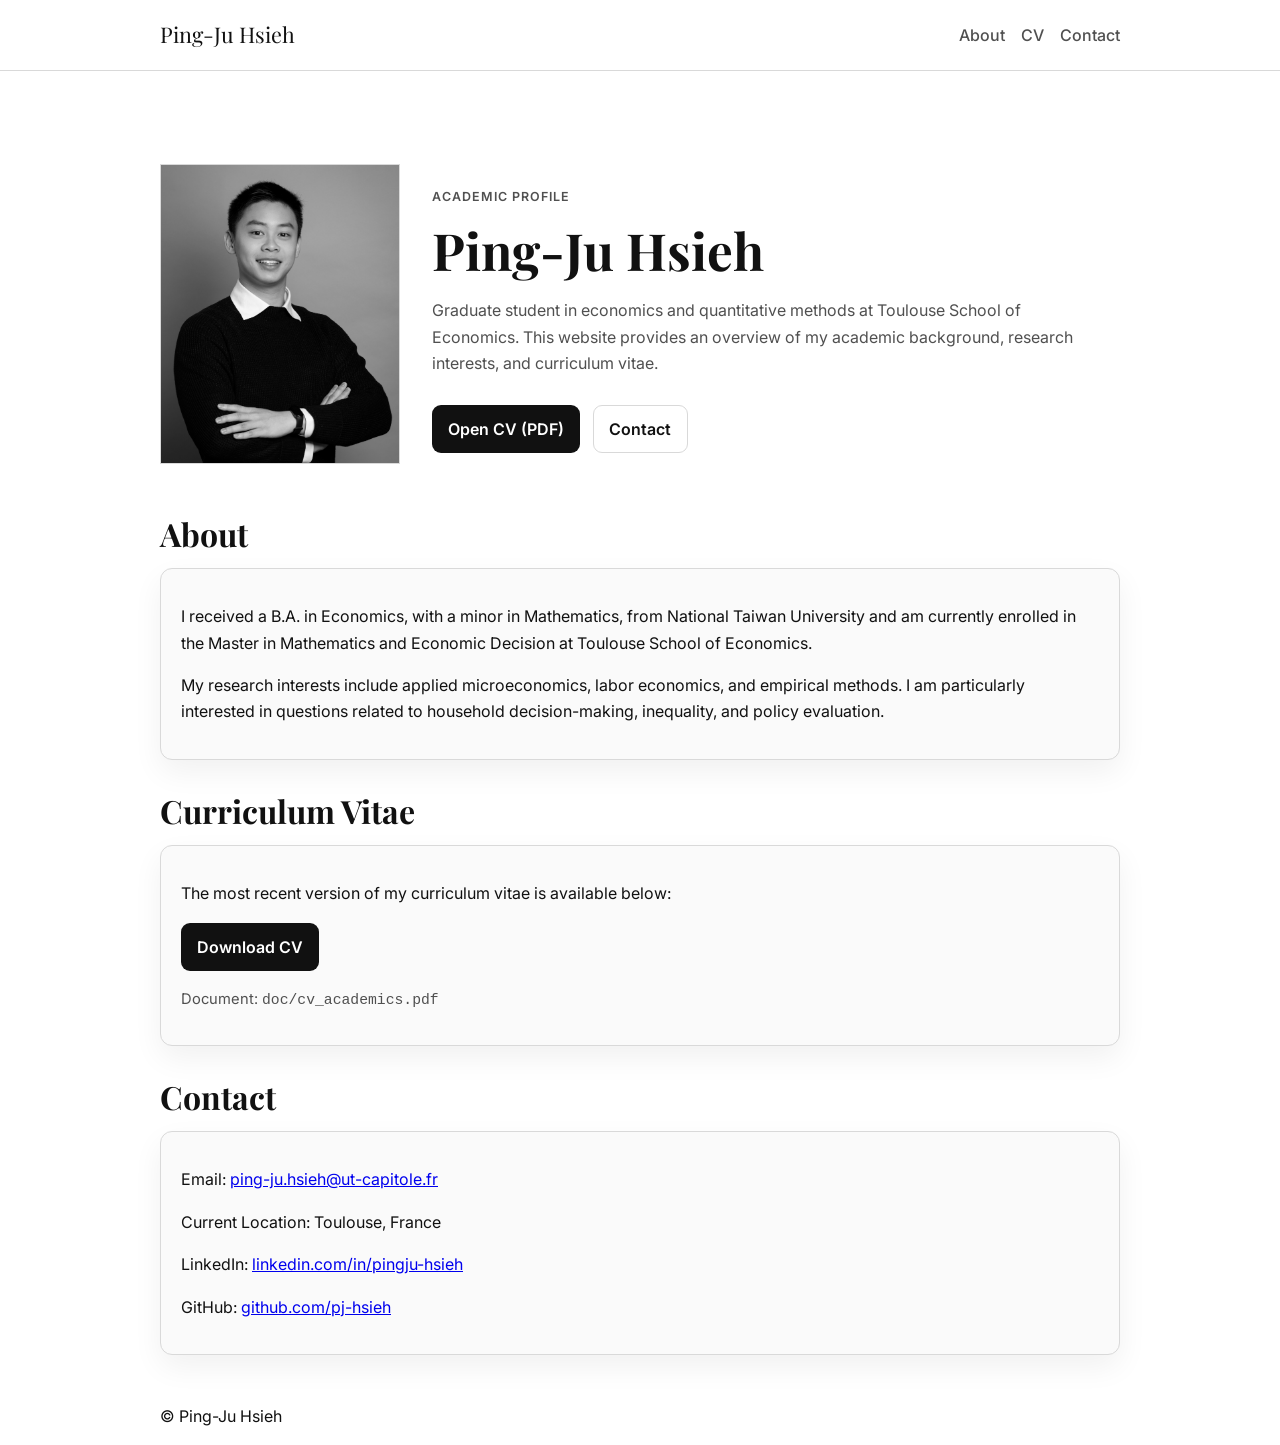
==== index.html @ cfe742c4 "update" ====
<!DOCTYPE html>
<html lang="en">
<head>
  <meta charset="UTF-8">
  <meta name="viewport" content="width=device-width, initial-scale=1.0">
  <title>Ping-Ju Hsieh | Academic Profile</title>
  <meta name="description" content="Academic profile and curriculum vitae.">
  <link rel="preconnect" href="https://fonts.googleapis.com">
  <link rel="preconnect" href="https://fonts.gstatic.com" crossorigin>
  <link href="https://fonts.googleapis.com/css2?family=Inter:wght@300;400;500;600&family=Playfair+Display:wght@500;700&display=swap" rel="stylesheet">
  <link rel="stylesheet" href="styles.css">
</head>
<body>
  <header class="site-header">
    <div class="container nav-wrap">
      <a class="brand" href="#home">Ping-Ju Hsieh</a>
      <button class="menu-toggle" aria-label="Toggle menu" aria-expanded="false">Menu</button>
      <nav class="site-nav" id="site-nav">
        <a href="#about">About</a>
        <a href="#cv">CV</a>
        <a href="#contact">Contact</a>
      </nav>
    </div>
  </header>

  <main id="home" class="container layout">
    <section class="hero">
      <div class="portrait-wrap">
        <img class="portrait" src="doc/Me.JPG" alt="Portrait photo">
      </div>
      <div class="hero-copy">
        <p class="eyebrow">Academic Profile</p>
        <h1>Ping-Ju Hsieh</h1>
        <p class="lead">
          Graduate student in economics and quantitative methods at Toulouse School of Economics.
          This website provides an overview of my academic background, research interests,
          and curriculum vitae.
        </p>
        <div class="hero-actions">
          <a class="btn btn-primary" href="doc/cv_academics.pdf" target="_blank" rel="noopener noreferrer">Open CV (PDF)</a>
          <a class="btn btn-ghost" href="#contact">Contact</a>
        </div>
      </div>
    </section>

    <section id="about" class="section">
      <h2>About</h2>
      <div class="card">
        <p>
          I received a B.A. in Economics, with a minor in Mathematics, from National Taiwan University
          and am currently enrolled in the Master in Mathematics and Economic Decision at
          Toulouse School of Economics.
        </p>
        <p>
          My research interests include applied microeconomics, labor economics, and empirical methods.
          I am particularly interested in questions related to household decision-making, inequality,
          and policy evaluation.
        </p>
      </div>
    </section>

    <section id="cv" class="section">
      <h2>Curriculum Vitae</h2>
      <div class="card cv-card">
        <p>The most recent version of my curriculum vitae is available below:</p>
        <p><a class="btn btn-primary" href="doc/cv_academics.pdf" target="_blank" rel="noopener noreferrer">Download CV</a></p>
        <p class="note">Document: <code>doc/cv_academics.pdf</code></p>
      </div>
    </section>

    <section id="contact" class="section">
      <h2>Contact</h2>
      <div class="card">
        <p>Email: <a href="mailto:ping-ju.hsieh@ut-capitole.fr">ping-ju.hsieh@ut-capitole.fr</a></p>
        <p>Current Location: Toulouse, France</p>
        <p>LinkedIn: <a href="https://www.linkedin.com/in/pingju-hsieh/" target="_blank" rel="noopener noreferrer">linkedin.com/in/pingju-hsieh</a></p>
        <p>GitHub: <a href="https://github.com/pj-hsieh" target="_blank" rel="noopener noreferrer">github.com/pj-hsieh</a></p>
      </div>
    </section>
  </main>

  <footer class="site-footer">
    <div class="container">
      <p>&copy; <span id="year"></span> Ping-Ju Hsieh</p>
    </div>
  </footer>

  <script src="script.js"></script>
</body>
</html>
---- styles.css ----
:root {
  --bg: #ffffff;
  --surface: #fafafa;
  --text: #111111;
  --muted: #505050;
  --primary: #111111;
  --border: #d9d9d9;
  --shadow: 0 12px 30px rgba(0, 0, 0, 0.06);
  --radius: 12px;
}

* {
  box-sizing: border-box;
}

html {
  scroll-behavior: smooth;
}

body {
  margin: 0;
  font-family: Inter, -apple-system, BlinkMacSystemFont, "Segoe UI", sans-serif;
  background: var(--bg);
  color: var(--text);
  line-height: 1.65;
}

.container {
  width: min(960px, 92%);
  margin: 0 auto;
}

.site-header {
  position: sticky;
  top: 0;
  z-index: 10;
  backdrop-filter: blur(8px);
  background: rgba(255, 255, 255, 0.9);
  border-bottom: 1px solid var(--border);
}

.nav-wrap {
  display: flex;
  align-items: center;
  justify-content: space-between;
  min-height: 70px;
}

.brand {
  font-family: "Playfair Display", Georgia, serif;
  font-size: 1.35rem;
  text-decoration: none;
  color: var(--text);
}

.site-nav {
  display: flex;
  gap: 1rem;
}

.site-nav a {
  color: var(--muted);
  text-decoration: none;
  font-weight: 500;
}

.site-nav a:hover {
  color: var(--text);
}

.menu-toggle {
  display: none;
}

.layout {
  padding: 5.8rem 0 1.2rem;
}

.hero {
  display: grid;
  grid-template-columns: 240px 1fr;
  gap: 2rem;
  align-items: center;
  padding: 0 0 2rem;
}

.eyebrow {
  text-transform: uppercase;
  letter-spacing: 0.08em;
  color: var(--muted);
  font-weight: 600;
  font-size: 0.78rem;
}

h1,
h2,
h3 {
  margin-top: 0;
  line-height: 1.2;
}

h1 {
  font-family: "Playfair Display", Georgia, serif;
  font-size: clamp(2rem, 5vw, 3.2rem);
  margin-bottom: 1rem;
}

h2 {
  font-family: "Playfair Display", Georgia, serif;
  font-size: clamp(1.5rem, 3vw, 2rem);
  margin-bottom: 0.9rem;
}

.lead {
  color: var(--muted);
  max-width: 650px;
}

.portrait-wrap {
  width: 240px;
  height: 300px;
  border: 1px solid var(--border);
  background: #f2f2f2;
  overflow: hidden;
}

.portrait {
  width: 100%;
  height: 100%;
  object-fit: cover;
  filter: grayscale(100%);
}

.hero-actions {
  margin-top: 1.8rem;
  display: flex;
  gap: 0.8rem;
  flex-wrap: wrap;
}

.btn {
  display: inline-block;
  padding: 0.62rem 0.95rem;
  border-radius: 9px;
  font-weight: 600;
  text-decoration: none;
  border: 1px solid transparent;
}

.btn-primary {
  background: var(--primary);
  color: #ffffff;
}

.btn-ghost {
  border-color: var(--border);
  color: var(--text);
  background: #ffffff;
}

.section {
  padding: 1.2rem 0 0.8rem;
}

.card {
  background: var(--surface);
  border: 1px solid var(--border);
  border-radius: var(--radius);
  padding: 1.15rem 1.25rem;
  box-shadow: var(--shadow);
.note {
  color: var(--muted);
  font-size: 0.92rem;
}

.site-footer {
  margin-top: 2.2rem;
  padding: 1.2rem 0 2rem;
  color: var(--muted);
  font-size: 0.95rem;
}

@media (max-width: 860px) {
  .hero {
    grid-template-columns: 1fr;
    gap: 1.2rem;
  }

  .portrait-wrap {
    width: 220px;
    height: 280px;
  }
}

@media (max-width: 640px) {
  .menu-toggle {
    display: inline-block;
    border: 1px solid var(--border);
    background: var(--surface);
    color: var(--text);
    border-radius: 10px;
    padding: 0.45rem 0.75rem;
    font-weight: 600;
  }

  .site-nav {
    display: none;
    position: absolute;
    right: 4%;
    top: 60px;
    flex-direction: column;
    padding: 0.8rem;
    background: var(--surface);
    border: 1px solid var(--border);
    border-radius: 12px;
    box-shadow: var(--shadow);
  }

  .site-nav.open {
    display: flex;
  }

  .hero-actions {
    gap: 0.6rem;
  }
}
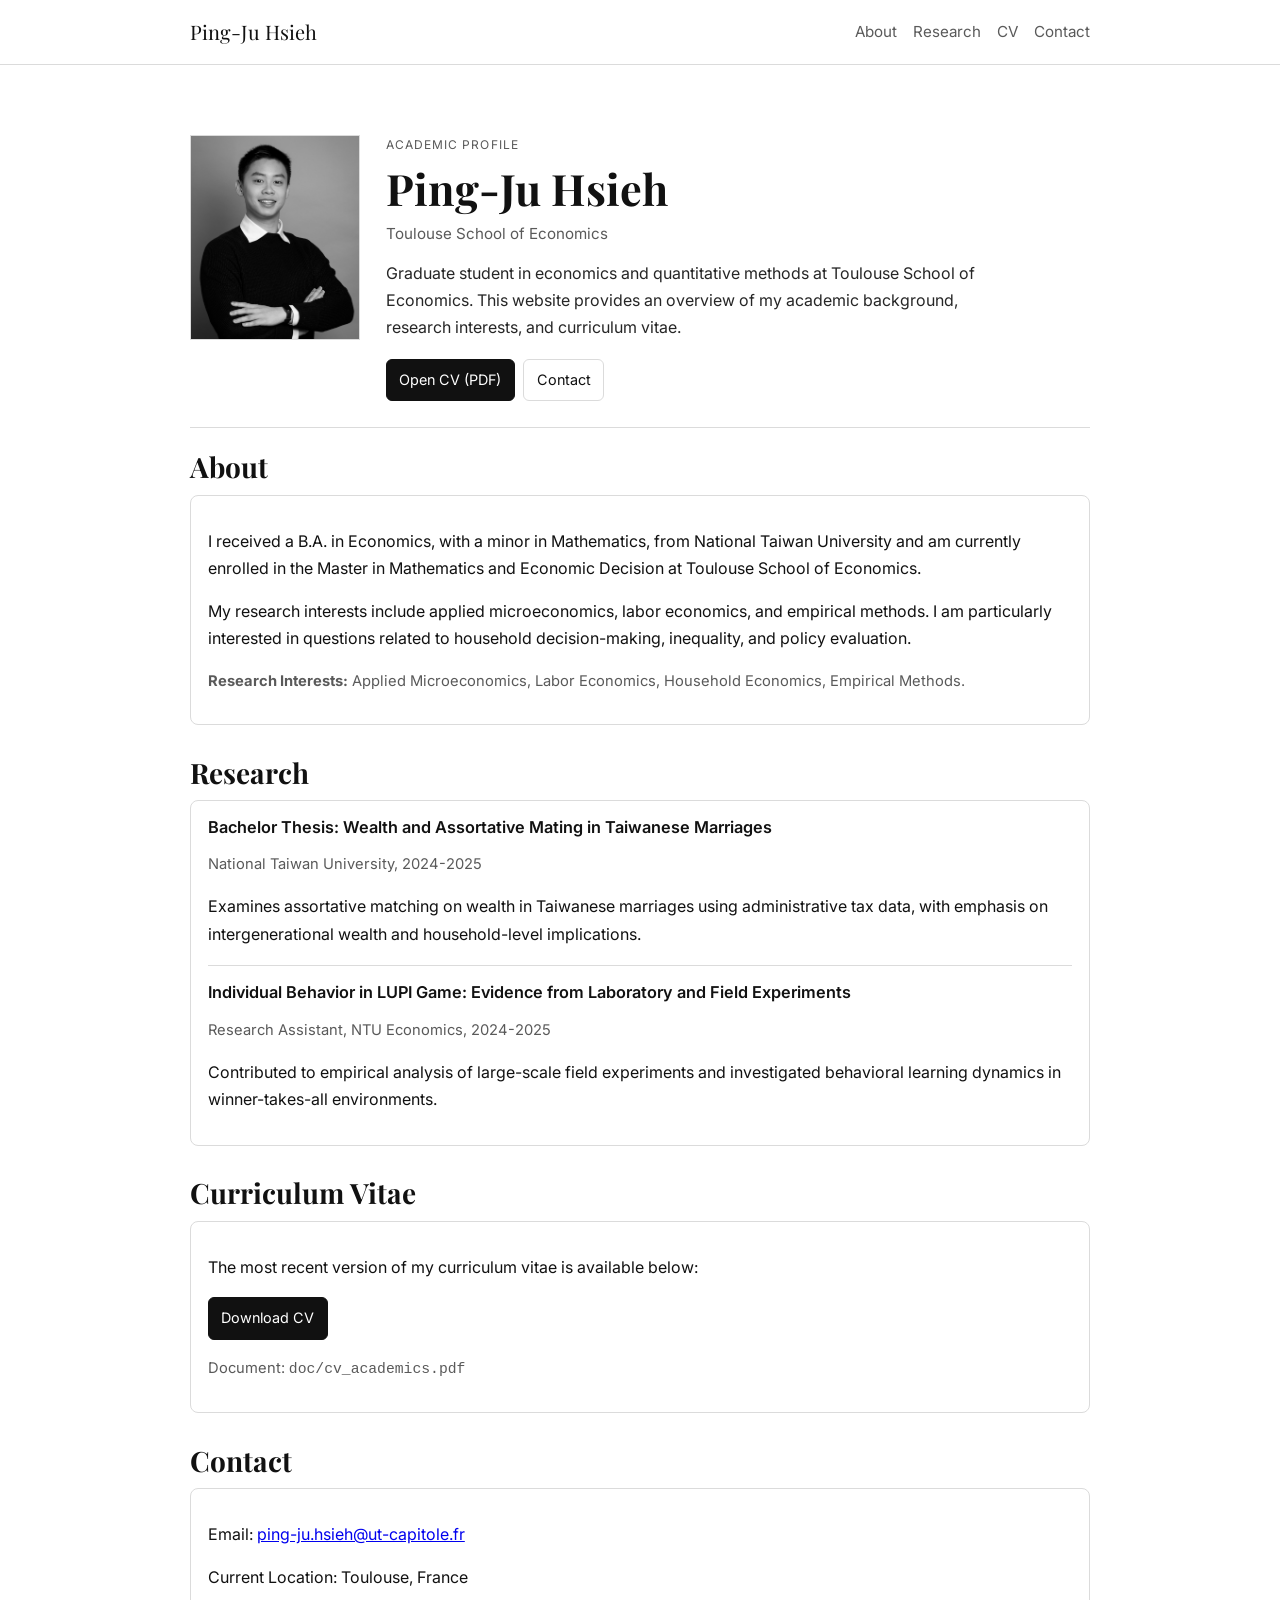
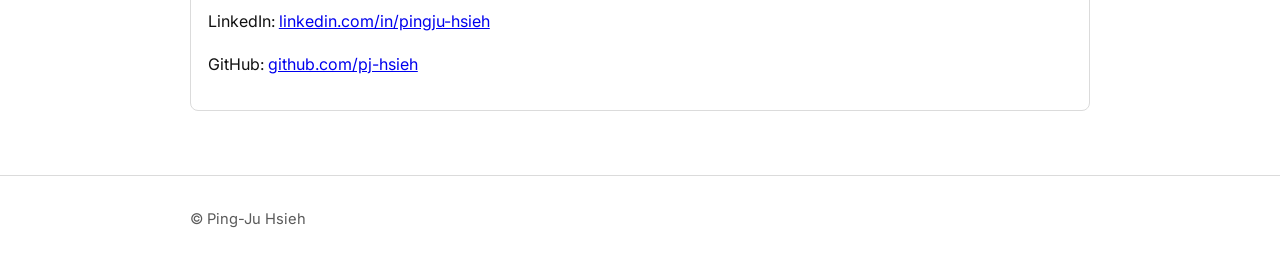
==== commit 52cb6602: "update" ====
--- a/index.html
+++ b/index.html
@@ -17,6 +17,7 @@
       <button class="menu-toggle" aria-label="Toggle menu" aria-expanded="false">Menu</button>
       <nav class="site-nav" id="site-nav">
         <a href="#about">About</a>
+        <a href="#research">Research</a>
         <a href="#cv">CV</a>
         <a href="#contact">Contact</a>
       </nav>
@@ -31,6 +32,7 @@
       <div class="hero-copy">
         <p class="eyebrow">Academic Profile</p>
         <h1>Ping-Ju Hsieh</h1>
+        <p class="subtitle">Toulouse School of Economics</p>
         <p class="lead">
           Graduate student in economics and quantitative methods at Toulouse School of Economics.
           This website provides an overview of my academic background, research interests,
@@ -56,6 +58,31 @@
           I am particularly interested in questions related to household decision-making, inequality,
           and policy evaluation.
         </p>
+        <p class="note">
+          <strong>Research Interests:</strong> Applied Microeconomics, Labor Economics, Household Economics, Empirical Methods.
+        </p>
+      </div>
+    </section>
+
+    <section id="research" class="section">
+      <h2>Research</h2>
+      <div class="card">
+        <article class="research-item">
+          <h3>Bachelor Thesis: Wealth and Assortative Mating in Taiwanese Marriages</h3>
+          <p class="research-meta">National Taiwan University, 2024-2025</p>
+          <p>
+            Examines assortative matching on wealth in Taiwanese marriages using administrative tax data,
+            with emphasis on intergenerational wealth and household-level implications.
+          </p>
+        </article>
+        <article class="research-item">
+          <h3>Individual Behavior in LUPI Game: Evidence from Laboratory and Field Experiments</h3>
+          <p class="research-meta">Research Assistant, NTU Economics, 2024-2025</p>
+          <p>
+            Contributed to empirical analysis of large-scale field experiments and investigated
+            behavioral learning dynamics in winner-takes-all environments.
+          </p>
+        </article>
       </div>
     </section>
 
--- a/styles.css
+++ b/styles.css
@@ -1,12 +1,11 @@
 :root {
   --bg: #ffffff;
-  --surface: #fafafa;
+  --surface: #ffffff;
   --text: #111111;
-  --muted: #505050;
+  --muted: #5a5a5a;
   --primary: #111111;
-  --border: #d9d9d9;
-  --shadow: 0 12px 30px rgba(0, 0, 0, 0.06);
-  --radius: 12px;
+  --border: #dbdbdb;
+  --radius: 8px;
 }
 
 * {
@@ -22,11 +21,11 @@
   font-family: Inter, -apple-system, BlinkMacSystemFont, "Segoe UI", sans-serif;
   background: var(--bg);
   color: var(--text);
-  line-height: 1.65;
+  line-height: 1.7;
 }
 
 .container {
-  width: min(960px, 92%);
+  width: min(900px, 92%);
   margin: 0 auto;
 }
 
@@ -34,8 +33,7 @@
   position: sticky;
   top: 0;
   z-index: 10;
-  backdrop-filter: blur(8px);
-  background: rgba(255, 255, 255, 0.9);
+  background: rgba(255, 255, 255, 0.95);
   border-bottom: 1px solid var(--border);
 }
 
@@ -43,12 +41,12 @@
   display: flex;
   align-items: center;
   justify-content: space-between;
-  min-height: 70px;
+  min-height: 64px;
 }
 
 .brand {
   font-family: "Playfair Display", Georgia, serif;
-  font-size: 1.35rem;
+  font-size: 1.25rem;
   text-decoration: none;
   color: var(--text);
 }
@@ -61,7 +59,7 @@
 .site-nav a {
   color: var(--muted);
   text-decoration: none;
-  font-weight: 500;
+  font-size: 0.95rem;
 }
 
 .site-nav a:hover {
@@ -73,55 +71,24 @@
 }
 
 .layout {
-  padding: 5.8rem 0 1.2rem;
+  padding: 4.4rem 0 1.5rem;
 }
 
 .hero {
   display: grid;
-  grid-template-columns: 240px 1fr;
-  gap: 2rem;
-  align-items: center;
-  padding: 0 0 2rem;
-}
-
-.eyebrow {
-  text-transform: uppercase;
-  letter-spacing: 0.08em;
-  color: var(--muted);
-  font-weight: 600;
-  font-size: 0.78rem;
-}
-
-h1,
-h2,
-h3 {
-  margin-top: 0;
-  line-height: 1.2;
-}
-
-h1 {
-  font-family: "Playfair Display", Georgia, serif;
-  font-size: clamp(2rem, 5vw, 3.2rem);
-  margin-bottom: 1rem;
-}
-
-h2 {
-  font-family: "Playfair Display", Georgia, serif;
-  font-size: clamp(1.5rem, 3vw, 2rem);
-  margin-bottom: 0.9rem;
-}
-
-.lead {
-  color: var(--muted);
-  max-width: 650px;
+  grid-template-columns: 170px 1fr;
+  gap: 1.6rem;
+  align-items: start;
+  padding-bottom: 1.6rem;
+  border-bottom: 1px solid var(--border);
 }
 
 .portrait-wrap {
-  width: 240px;
-  height: 300px;
+  width: 170px;
+  height: 205px;
   border: 1px solid var(--border);
-  background: #f2f2f2;
   overflow: hidden;
+  background: #efefef;
 }
 
 .portrait {
@@ -131,24 +98,70 @@
   filter: grayscale(100%);
 }
 
+.eyebrow {
+  margin: 0 0 0.35rem;
+  color: var(--muted);
+  font-size: 0.75rem;
+  text-transform: uppercase;
+  letter-spacing: 0.09em;
+}
+
+h1,
+h2,
+h3 {
+  margin-top: 0;
+  line-height: 1.25;
+}
+
+h1 {
+  margin-bottom: 0.35rem;
+  font-family: "Playfair Display", Georgia, serif;
+  font-size: clamp(1.9rem, 5vw, 2.7rem);
+}
+
+h2 {
+  margin-bottom: 0.65rem;
+  font-family: "Playfair Display", Georgia, serif;
+  font-size: clamp(1.35rem, 3vw, 1.75rem);
+}
+
+h3 {
+  margin-bottom: 0.2rem;
+  font-size: 1.02rem;
+  font-weight: 600;
+}
+
+.subtitle {
+  margin: 0 0 0.8rem;
+  color: var(--muted);
+  font-size: 0.95rem;
+}
+
+.lead {
+  margin: 0;
+  color: #262626;
+  max-width: 640px;
+}
+
 .hero-actions {
-  margin-top: 1.8rem;
+  margin-top: 1.1rem;
   display: flex;
-  gap: 0.8rem;
+  gap: 0.55rem;
   flex-wrap: wrap;
 }
 
 .btn {
   display: inline-block;
-  padding: 0.62rem 0.95rem;
-  border-radius: 9px;
-  font-weight: 600;
+  padding: 0.5rem 0.78rem;
+  border-radius: 6px;
+  border: 1px solid transparent;
   text-decoration: none;
-  border: 1px solid transparent;
+  font-size: 0.9rem;
 }
 
 .btn-primary {
   background: var(--primary);
+  border-color: var(--primary);
   color: #ffffff;
 }
 
@@ -159,36 +172,40 @@
 }
 
 .section {
-  padding: 1.2rem 0 0.8rem;
+  padding: 1.35rem 0 0.5rem;
 }
 
 .card {
   background: var(--surface);
   border: 1px solid var(--border);
   border-radius: var(--radius);
-  padding: 1.15rem 1.25rem;
-  box-shadow: var(--shadow);
+  padding: 1rem 1.05rem;
+}
+
+.research-item + .research-item {
+  margin-top: 1.1rem;
+  padding-top: 1rem;
+  border-top: 1px solid var(--border);
+}
+
+.research-meta,
 .note {
   color: var(--muted);
   font-size: 0.92rem;
 }
 
 .site-footer {
-  margin-top: 2.2rem;
-  padding: 1.2rem 0 2rem;
-  color: var(--muted);
-  font-size: 0.95rem;
-}
-
-@media (max-width: 860px) {
+  margin-top: 2rem;
+  padding: 1rem 0 1.8rem;
+  border-top: 1px solid var(--border);
+  color: var(--muted);
+  font-size: 0.92rem;
+}
+
+@media (max-width: 820px) {
   .hero {
     grid-template-columns: 1fr;
-    gap: 1.2rem;
-  }
-
-  .portrait-wrap {
-    width: 220px;
-    height: 280px;
+    gap: 1rem;
   }
 }
 
@@ -198,29 +215,24 @@
     border: 1px solid var(--border);
     background: var(--surface);
     color: var(--text);
-    border-radius: 10px;
-    padding: 0.45rem 0.75rem;
-    font-weight: 600;
+    border-radius: 8px;
+    padding: 0.42rem 0.7rem;
+    font-size: 0.9rem;
   }
 
   .site-nav {
     display: none;
     position: absolute;
     right: 4%;
-    top: 60px;
+    top: 58px;
     flex-direction: column;
-    padding: 0.8rem;
+    padding: 0.75rem;
     background: var(--surface);
     border: 1px solid var(--border);
-    border-radius: 12px;
-    box-shadow: var(--shadow);
+    border-radius: 8px;
   }
 
   .site-nav.open {
     display: flex;
   }
-
-  .hero-actions {
-    gap: 0.6rem;
-  }
-}
+}
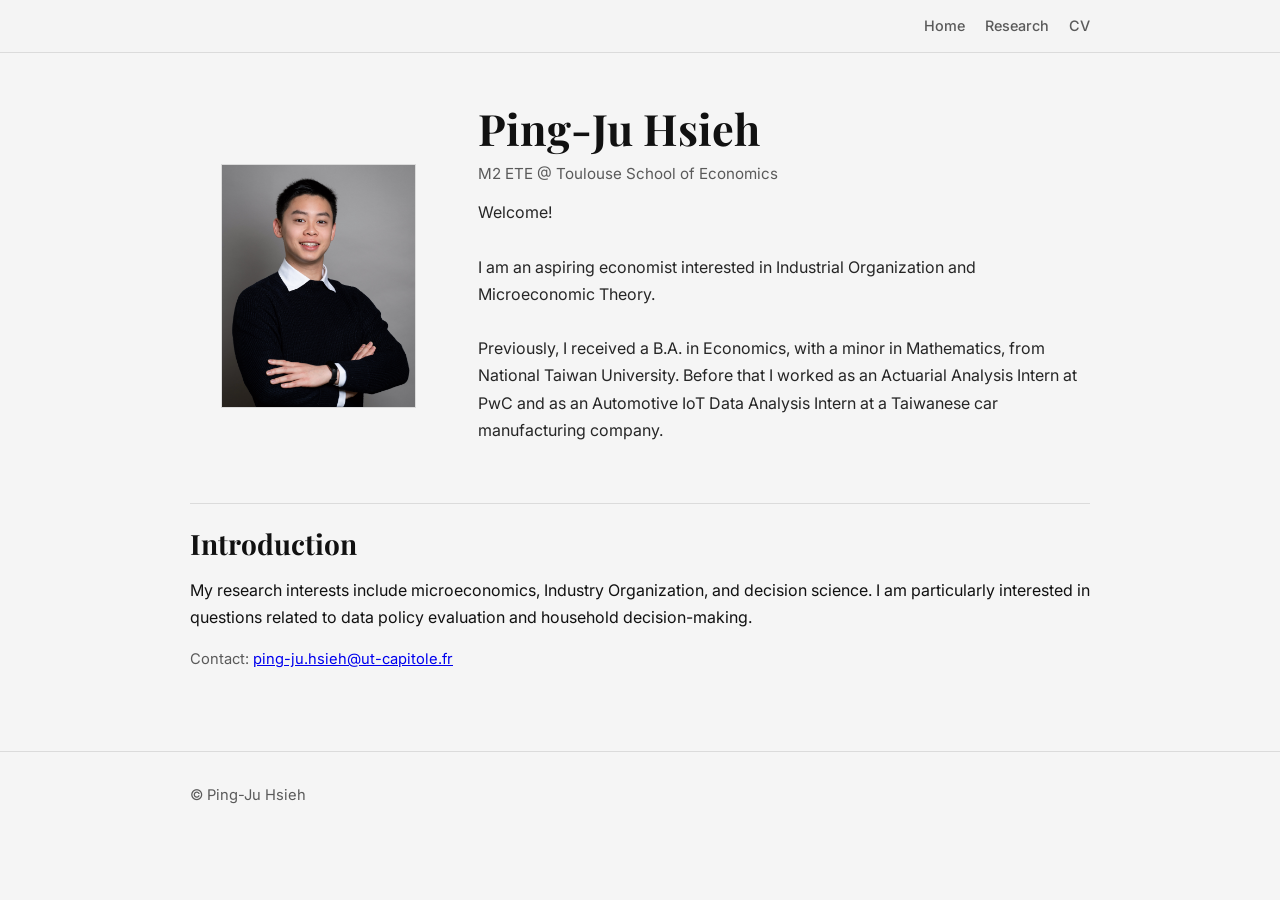
==== commit 3d07d922: "update" ====
--- a/index.html
+++ b/index.html
@@ -3,8 +3,8 @@
 <head>
   <meta charset="UTF-8">
   <meta name="viewport" content="width=device-width, initial-scale=1.0">
-  <title>Ping-Ju Hsieh | Academic Profile</title>
-  <meta name="description" content="Academic profile and curriculum vitae.">
+  <title>Ping-Ju Hsieh</title>
+  <meta name="description" content="Homepage of Ping-Ju Hsieh.">
   <link rel="preconnect" href="https://fonts.googleapis.com">
   <link rel="preconnect" href="https://fonts.gstatic.com" crossorigin>
   <link href="https://fonts.googleapis.com/css2?family=Inter:wght@300;400;500;600&family=Playfair+Display:wght@500;700&display=swap" rel="stylesheet">
@@ -13,95 +13,44 @@
 <body>
   <header class="site-header">
     <div class="container nav-wrap">
-      <a class="brand" href="#home">Ping-Ju Hsieh</a>
       <button class="menu-toggle" aria-label="Toggle menu" aria-expanded="false">Menu</button>
       <nav class="site-nav" id="site-nav">
-        <a href="#about">About</a>
-        <a href="#research">Research</a>
-        <a href="#cv">CV</a>
-        <a href="#contact">Contact</a>
+        <a href="index.html">Home</a>
+        <a href="research.html">Research</a>
+        <a href="doc/cv_academics.pdf" target="_blank" rel="noopener noreferrer">CV</a>
       </nav>
     </div>
   </header>
 
-  <main id="home" class="container layout">
+  <main class="container layout">
     <section class="hero">
       <div class="portrait-wrap">
         <img class="portrait" src="doc/Me.JPG" alt="Portrait photo">
       </div>
       <div class="hero-copy">
-        <p class="eyebrow">Academic Profile</p>
         <h1>Ping-Ju Hsieh</h1>
-        <p class="subtitle">Toulouse School of Economics</p>
+        <p class="subtitle"> M2 ETE @ Toulouse School of Economics</p>
         <p class="lead">
-          Graduate student in economics and quantitative methods at Toulouse School of Economics.
-          This website provides an overview of my academic background, research interests,
-          and curriculum vitae.
-        </p>
-        <div class="hero-actions">
-          <a class="btn btn-primary" href="doc/cv_academics.pdf" target="_blank" rel="noopener noreferrer">Open CV (PDF)</a>
-          <a class="btn btn-ghost" href="#contact">Contact</a>
-        </div>
-      </div>
-    </section>
-
-    <section id="about" class="section">
-      <h2>About</h2>
-      <div class="card">
-        <p>
-          I received a B.A. in Economics, with a minor in Mathematics, from National Taiwan University
-          and am currently enrolled in the Master in Mathematics and Economic Decision at
-          Toulouse School of Economics.
-        </p>
-        <p>
-          My research interests include applied microeconomics, labor economics, and empirical methods.
-          I am particularly interested in questions related to household decision-making, inequality,
-          and policy evaluation.
-        </p>
-        <p class="note">
-          <strong>Research Interests:</strong> Applied Microeconomics, Labor Economics, Household Economics, Empirical Methods.
+          Welcome!<br><br>
+          I am an aspiring economist interested in Industrial Organization and Microeconomic Theory.<br><br>
+          Previously,  I received a B.A. in Economics, with a minor in Mathematics, from National Taiwan University. Before that I worked as an Actuarial Analysis Intern at PwC and as an Automotive IoT Data Analysis Intern at a Taiwanese car manufacturing company.<br><br>
+         
         </p>
       </div>
     </section>
 
-    <section id="research" class="section">
-      <h2>Research</h2>
+    <section class="section">
+      <h2>Introduction</h2>
       <div class="card">
-        <article class="research-item">
-          <h3>Bachelor Thesis: Wealth and Assortative Mating in Taiwanese Marriages</h3>
-          <p class="research-meta">National Taiwan University, 2024-2025</p>
-          <p>
-            Examines assortative matching on wealth in Taiwanese marriages using administrative tax data,
-            with emphasis on intergenerational wealth and household-level implications.
-          </p>
-        </article>
-        <article class="research-item">
-          <h3>Individual Behavior in LUPI Game: Evidence from Laboratory and Field Experiments</h3>
-          <p class="research-meta">Research Assistant, NTU Economics, 2024-2025</p>
-          <p>
-            Contributed to empirical analysis of large-scale field experiments and investigated
-            behavioral learning dynamics in winner-takes-all environments.
-          </p>
-        </article>
-      </div>
-    </section>
-
-    <section id="cv" class="section">
-      <h2>Curriculum Vitae</h2>
-      <div class="card cv-card">
-        <p>The most recent version of my curriculum vitae is available below:</p>
-        <p><a class="btn btn-primary" href="doc/cv_academics.pdf" target="_blank" rel="noopener noreferrer">Download CV</a></p>
-        <p class="note">Document: <code>doc/cv_academics.pdf</code></p>
-      </div>
-    </section>
-
-    <section id="contact" class="section">
-      <h2>Contact</h2>
-      <div class="card">
-        <p>Email: <a href="mailto:ping-ju.hsieh@ut-capitole.fr">ping-ju.hsieh@ut-capitole.fr</a></p>
-        <p>Current Location: Toulouse, France</p>
-        <p>LinkedIn: <a href="https://www.linkedin.com/in/pingju-hsieh/" target="_blank" rel="noopener noreferrer">linkedin.com/in/pingju-hsieh</a></p>
-        <p>GitHub: <a href="https://github.com/pj-hsieh" target="_blank" rel="noopener noreferrer">github.com/pj-hsieh</a></p>
+        <p>
+          My research interests include microeconomics, Industry Organization, and decision science.
+          I am particularly interested in questions related to data policy evaluation and household decision-making.
+        </p>
+        <p class="note">
+          Contact: <a href="mailto:ping-ju.hsieh@ut-capitole.fr">ping-ju.hsieh@ut-capitole.fr</a>
+          <!-- LinkedIn: <a href="https://www.linkedin.com/in/pingju-hsieh/" target="_blank" rel="noopener noreferrer">pingju-hsieh</a> |
+          GitHub: <a href="https://github.com/pj-hsieh" target="_blank" rel="noopener noreferrer">pj-hsieh</a> -->
+        </p>
       </div>
     </section>
   </main>
--- a/styles.css
+++ b/styles.css
@@ -1,6 +1,6 @@
 :root {
-  --bg: #ffffff;
-  --surface: #ffffff;
+  --bg: #f5f5f5;
+  --surface: #f5f5f5;
   --text: #111111;
   --muted: #5a5a5a;
   --primary: #111111;
@@ -33,33 +33,29 @@
   position: sticky;
   top: 0;
   z-index: 10;
-  background: rgba(255, 255, 255, 0.95);
+  background: rgba(245, 245, 245, 0.95);
   border-bottom: 1px solid var(--border);
 }
 
 .nav-wrap {
   display: flex;
   align-items: center;
-  justify-content: space-between;
-  min-height: 64px;
-}
-
-.brand {
-  font-family: "Playfair Display", Georgia, serif;
-  font-size: 1.25rem;
-  text-decoration: none;
-  color: var(--text);
+  justify-content: flex-end;
+  gap: 1rem;
+  min-height: 52px;
+  padding: 0.5rem 0;
 }
 
 .site-nav {
   display: flex;
-  gap: 1rem;
+  gap: 1.25rem;
 }
 
 .site-nav a {
   color: var(--muted);
   text-decoration: none;
-  font-size: 0.95rem;
+  font-size: 0.9rem;
+  font-weight: 500;
 }
 
 .site-nav a:hover {
@@ -71,39 +67,31 @@
 }
 
 .layout {
-  padding: 4.4rem 0 1.5rem;
+  padding: 3rem 0 1.5rem;
 }
 
 .hero {
   display: grid;
-  grid-template-columns: 170px 1fr;
-  gap: 1.6rem;
-  align-items: start;
-  padding-bottom: 1.6rem;
+  grid-template-columns: minmax(140px, 20vw) 1fr;
+  gap: clamp(1rem, 2.5vw, 2rem);
+  align-items: center;
+  padding-bottom: 2rem;
   border-bottom: 1px solid var(--border);
 }
 
 .portrait-wrap {
-  width: 170px;
-  height: 205px;
+  width: clamp(140px, 20vw, 195px);
+  aspect-ratio: 4 / 5;
   border: 1px solid var(--border);
   overflow: hidden;
-  background: #efefef;
+  background: #ececec;
+  justify-self: center;
 }
 
 .portrait {
   width: 100%;
   height: 100%;
   object-fit: cover;
-  filter: grayscale(100%);
-}
-
-.eyebrow {
-  margin: 0 0 0.35rem;
-  color: var(--muted);
-  font-size: 0.75rem;
-  text-transform: uppercase;
-  letter-spacing: 0.09em;
 }
 
 h1,
@@ -177,9 +165,9 @@
 
 .card {
   background: var(--surface);
-  border: 1px solid var(--border);
-  border-radius: var(--radius);
-  padding: 1rem 1.05rem;
+  border: 0;
+  border-radius: 0;
+  padding: 0;
 }
 
 .research-item + .research-item {
@@ -207,11 +195,24 @@
     grid-template-columns: 1fr;
     gap: 1rem;
   }
+
+  .portrait-wrap {
+    width: clamp(140px, 40vw, 210px);
+    justify-self: center;
+  }
 }
 
 @media (max-width: 640px) {
+  .nav-wrap {
+    justify-content: flex-start;
+    min-height: 52px;
+    padding: 0.35rem 0;
+    gap: 0.5rem;
+  }
+
   .menu-toggle {
     display: inline-block;
+    margin-right: auto;
     border: 1px solid var(--border);
     background: var(--surface);
     color: var(--text);
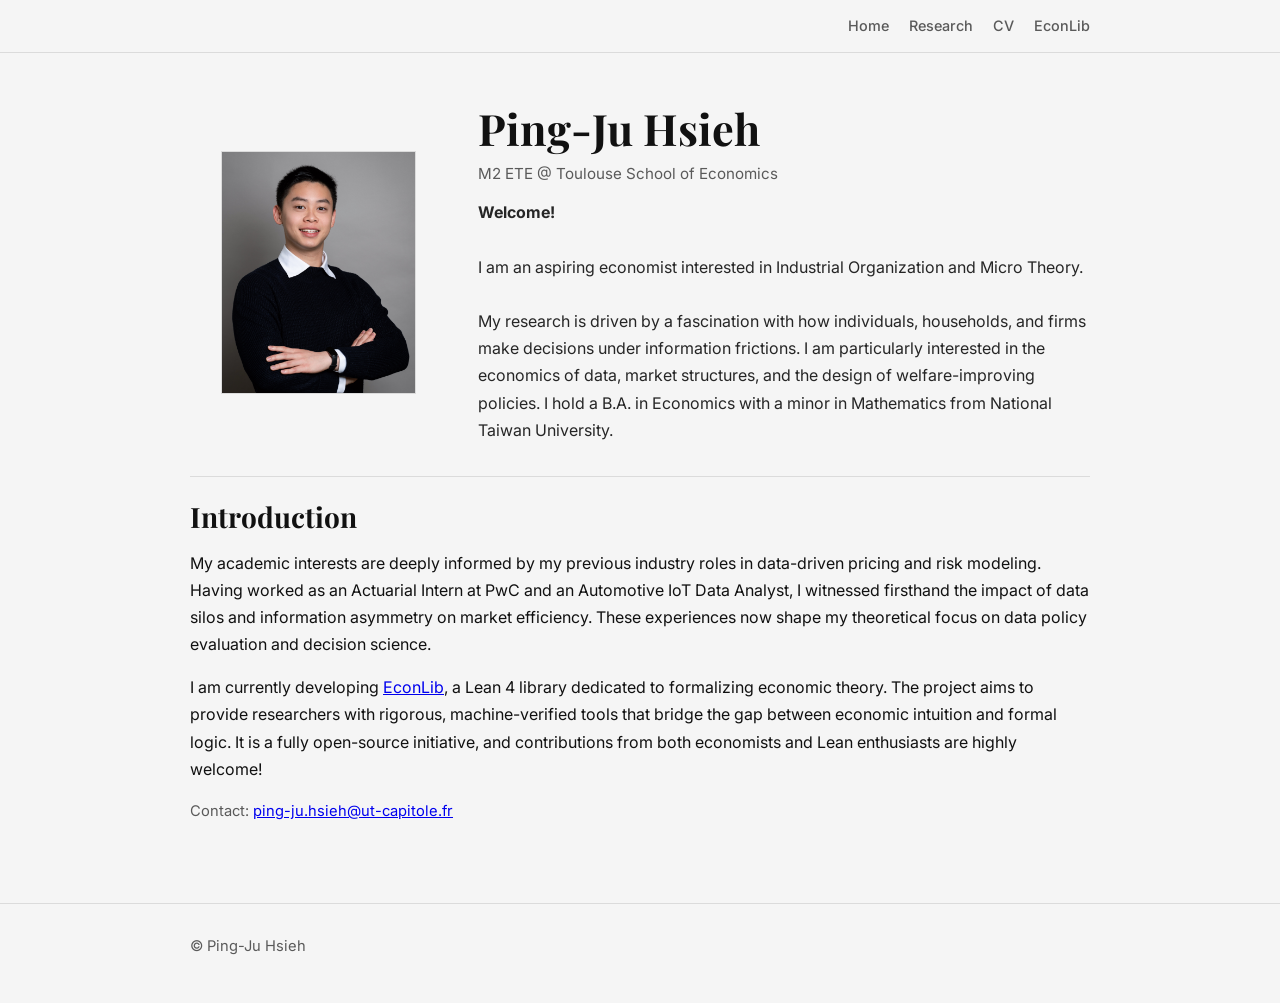
==== commit 52309a8d: "update" ====
--- a/index.html
+++ b/index.html
@@ -18,6 +18,7 @@
         <a href="index.html">Home</a>
         <a href="research.html">Research</a>
         <a href="doc/cv_academics.pdf" target="_blank" rel="noopener noreferrer">CV</a>
+        <a href="https://github.com/pingjuhsieh/Econlib-lean" target="_blank" rel="noopener noreferrer">EconLib</a>
       </nav>
     </div>
   </header>
@@ -31,10 +32,10 @@
         <h1>Ping-Ju Hsieh</h1>
         <p class="subtitle"> M2 ETE @ Toulouse School of Economics</p>
         <p class="lead">
-          Welcome!<br><br>
-          I am an aspiring economist interested in Industrial Organization and Microeconomic Theory.<br><br>
-          Previously,  I received a B.A. in Economics, with a minor in Mathematics, from National Taiwan University. Before that I worked as an Actuarial Analysis Intern at PwC and as an Automotive IoT Data Analysis Intern at a Taiwanese car manufacturing company.<br><br>
-         
+          <strong>Welcome!</strong><br><br>
+          I am an aspiring economist interested in Industrial Organization and Micro Theory.<br><br>
+          
+          My research is driven by a fascination with how individuals, households, and firms make decisions under information frictions. I am particularly interested in the economics of data, market structures, and the design of welfare-improving policies. I hold a B.A. in Economics with a minor in Mathematics from National Taiwan University.
         </p>
       </div>
     </section>
@@ -43,8 +44,10 @@
       <h2>Introduction</h2>
       <div class="card">
         <p>
-          My research interests include microeconomics, Industry Organization, and decision science.
-          I am particularly interested in questions related to data policy evaluation and household decision-making.
+          My academic interests are deeply informed by my previous industry roles in data-driven pricing and risk modeling. Having worked as an Actuarial Intern at PwC and an Automotive IoT Data Analyst, I witnessed firsthand the impact of data silos and information asymmetry on market efficiency. These experiences now shape my theoretical focus on data policy evaluation and decision science.
+        </p>
+        <p>
+          I am currently developing <a href="https://github.com/pingjuhsieh/Econlib-lean" target="_blank" rel="noopener noreferrer">EconLib</a>, a Lean 4 library dedicated to formalizing economic theory. The project aims to provide researchers with rigorous, machine-verified tools that bridge the gap between economic intuition and formal logic. It is a fully open-source initiative, and contributions from both economists and Lean enthusiasts are highly welcome!
         </p>
         <p class="note">
           Contact: <a href="mailto:ping-ju.hsieh@ut-capitole.fr">ping-ju.hsieh@ut-capitole.fr</a>
